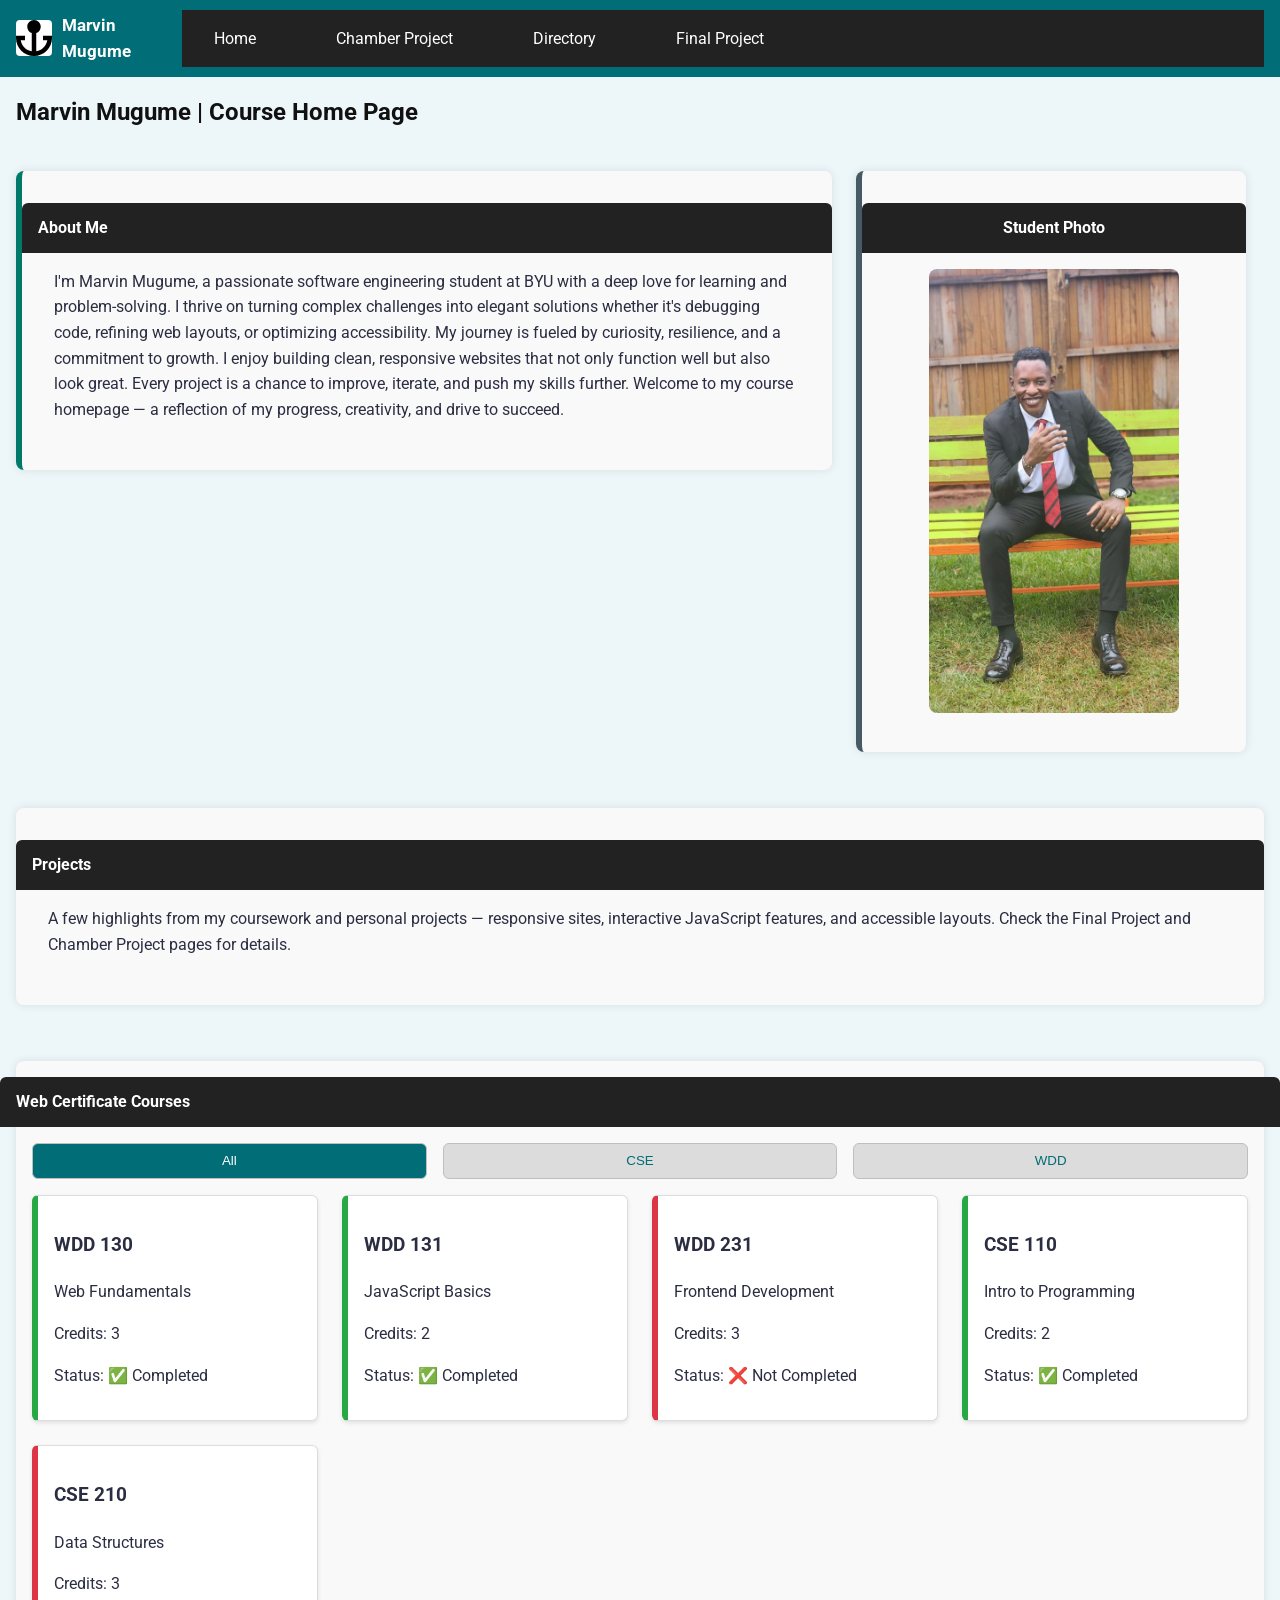
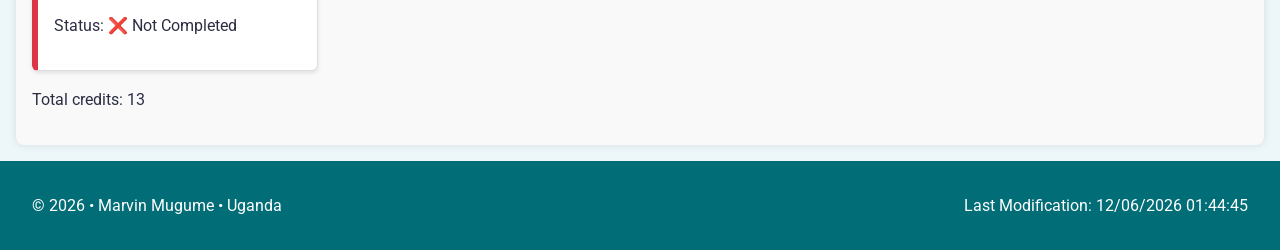
==== index.html @ c7daac5b "initial commit" ====
<!DOCTYPE html>
<html lang="en">
  <head>
    <meta charset="UTF-8">
    <meta name="viewport" content="width=device-width, initial-scale=1.0">
    <meta name="author" content="Marvin Mugume">
    <meta name="description" content="Course homepage for Marvin Mugume showing projects, certificates, and portfolio work in responsive layout.">
    <title>Marvin Mugume Course Home Page</title>

    <link rel="preconnect" href="https://fonts.googleapis.com" />
    <link rel="preconnect" href="https://fonts.gstatic.com" crossorigin />
    <link href="https://fonts.googleapis.com/css2?family=Roboto:wght@400;500;700&display=swap" rel="stylesheet" />

    <link rel="stylesheet" href="styles/small.css" />
    <link rel="stylesheet" href="styles/large.css" />
  </head>
  <body>
    <header>
      <div class="site-brand">
        <img src="images/logo.svg" alt="Marvin Mugume logo" />
        <div class="site-name">Marvin Mugume</div>
      </div>

      <button type="button" class="menu-toggle" aria-expanded="false" aria-controls="primary-nav" aria-label="Toggle navigation menu">☰</button>

      <nav id="primary-nav" class="nav" aria-label="Primary navigation">
        <ul>
          <li><a href="index.html">Home</a></li>
          <li><a href="chamber/index.html">Chamber Project</a></li>
          <li><a href="chamber/directory.html">Directory</a></li>
          <li><a href="final.html">Final Project</a></li>
        </ul>
      </nav>
    </header>

    <main>
      <h1>Marvin Mugume | Course Home Page</h1>

      <section class="about-section">
        <h2>About Me</h2>
        <p>
          I'm Marvin Mugume, a passionate software engineering student at BYU with a deep love for
          learning and problem-solving. I thrive on turning complex challenges into elegant
          solutions whether it's debugging code, refining web layouts, or optimizing
          accessibility. My journey is fueled by curiosity, resilience, and a commitment to
          growth. I enjoy building clean, responsive websites that not only function well but
          also look great. Every project is a chance to improve, iterate, and push my skills
          further. Welcome to my course homepage — a reflection of my progress, creativity,
          and drive to succeed.
        </p>
      </section>

      <section class="photo-section">
        <h2>Student Photo</h2>
        <img src="images/marvin mugume.jpeg" alt="Portrait of Marvin Mugume" />
      </section>

      <section class="projects-section">
        <h2>Projects</h2>
        <p>
          A few highlights from my coursework and personal projects — responsive sites,
          interactive JavaScript features, and accessible layouts. Check the Final Project and
          Chamber Project pages for details.
        </p>
      </section>

      <section class="courses">
        <h2>Web Certificate Courses</h2>
        <div class="filters" aria-label="Course filters">
          <button type="button" id="filterAll" class="active">All</button>
          <button type="button" id="filterCSE">CSE</button>
          <button type="button" id="filterWDD">WDD</button>
        </div>
        <div id="courses"></div>
        <p id="totalCredits">Total credits: 0</p>
      </section>     
    </main> 
 
    <footer> 
      <p>© <span id="year"></span> • Marvin Mugume • Uganda</p>
      <p>Last Modification: <span id="lastModified"></span></p>
    </footer> 

    <script src="scripts/main.js" defer></script>
  </body>
</html>
---- styles/small.css ----
body {
  font-family: 'Roboto', sans-serif;
  margin: 0;
  padding: 0;
  line-height: 1.6;
  background-color: #edf6f9;
  color: #2b2d42;
}


/* Header: brand aligned left, keep menu toggle on the right */
header {
  display: flex;
  align-items: center;
  gap: 1rem;
  background-color: #006d77;
  color: #fff;
  padding: 0.6rem 1rem;
}

.site-brand {
  display: flex;
  align-items: center;
  gap: 0.6rem;
}

.site-brand img {
  width: 36px;
  height: 36px;
  object-fit: cover;
  border-radius: 4px;
  background: #fff;
}

.site-name {
  font-weight: bold;
  font-size: 1.05rem;
}

/* Keep the hamburger/menu toggle visually at the right */
.menu-toggle {
  margin-left: auto;
}

/* Hamburger visible by default on small screens */
.menu-toggle {
  font-size: 1.5rem;
  background: none;
  border: none;
  color: #fff;
  cursor: pointer;
  display: block;
}

nav {
  display: none;
  background-color: #222; /* dark thin nav bar like wireframe */
  width: 100%;
}

nav.open {
  display: block;
}

nav ul {
  list-style: none;
  margin: 0;
  padding: 0;
}

nav li {
  border-bottom: 1px solid #006d77;
}

nav a {
  display: block;
  padding: 0.6rem 1rem;
  color: #fff;
  text-decoration: none;
}

nav a:hover,
nav a:focus-visible {
  background-color: #111;
  color: #fff;
}

main {
  display: flex;
  flex-direction: column;
  gap: 2rem;
  padding: 1rem;
}

.student-photo img {
  max-width: 100%;
  border-radius: 8px;
}

/* Shared/global styles for content sections and images */
img {
  max-width: 100%;
  height: auto;
  border-radius: 8px;
}

.about-section,
.photo-section,
.projects-section {
  padding: 2rem;
  margin-bottom: 2rem;
  border-radius: 8px;
  box-shadow: 0 0 10px rgba(0,0,0,0.1);
  background-color: #f9f9f9;
}

.about-section {
  border-left: 6px solid #00796b;
}

.photo-section {
  border-left: 6px solid #455a64;
  text-align: center;
}

.photo-section img {
  max-width: 250px;
  height: auto;
  border-radius: 8px;
}

main section {
  background: #f9f9f9;
  padding: 1.5rem;
  border-radius: 8px;
  box-shadow: 0 0 8px rgba(0,0,0,0.1);
  min-width: 250px;
}

/* Section heading bars (wireframe style) */
main section h2 {
  background-color: #222;
  color: #fff;
  padding: 0.6rem 1rem;
  margin: 0  -2rem 1rem -2rem; /* extend the bar to the edges of the section */
  border-radius: 6px 6px 0 0;
  font-size: 1rem;
}

/* Make the overall page title stand out */
main > h1 {
  margin: 0 0 1rem 0;
  font-size: 1.5rem;
  color: #111;
}

/* Small-screen filters: stacked but evenly sized */
.filters {
  display: flex;
  gap: 0.5rem;
  margin-bottom: 1rem;
  flex-wrap: wrap;
}
.filters button {
  flex: 1 1 30%;
  min-width: 90px;
  background: #e6e6e6;
  color: #111;
  border: 1px solid #bfbfbf;
}

.courses {
  padding: 1rem;
}

/* Buttons styling */
.filters {
  display: flex;
  gap: 0.5rem;
  margin-bottom: 1rem;
}

.filters button {
  background: #fff;
  color: #006d77;
  border: 1px solid #006d77;
  border-radius: 6px;
  padding: 0.5rem 1rem;
  cursor: pointer;
}

.filters button:hover,
.filters button:focus-visible,
.filters button.active {
  background: #006d77;
  color: #fff;
}

#courses {
  display: flex;
  flex-direction: column;
  gap: 1rem;
}

.course-card {
  background-color: #fff;
  border: 1px solid #ddd;
  border-left: 6px solid #ccc;
  border-radius: 6px;
  padding: 1rem;
  box-shadow: 0 2px 4px rgba(0,0,0,0.1);
  transition: transform 0.2s ease, box-shadow 0.2s ease;
}

.course-card.completed {
  border-left-color: #28a745;
}

.course-card:not(.completed) {
  border-left-color: #dc3545;
}

.course-card:hover,
.course-card:focus-visible {
  transform: translateY(-2px);
  box-shadow: 0 4px 8px rgba(0,0,0,0.15);
}

footer {
  background-color: #006d77;
  color: #fff;
  text-align: center;
  padding: 1rem;
}

footer a {
  color: #ffb703;
  text-decoration: none;
}

footer a:hover,
footer a:focus-visible {
  text-decoration: underline;
}

:focus-visible {
  outline: 3px solid #ffb703;
  outline-offset: 4px;
  border-radius: 4px;
}
---- styles/large.css ----
@media (min-width: 768px) {
  /* Desktop layout: grid with two columns — about (wider) and photo (narrow).
     Projects and Courses will span both columns below. */
  main {
    display: grid;
    grid-template-columns: 2fr 1fr;
    grid-auto-rows: auto;
    gap: 1.5rem;
    align-items: start;
  }

  .about-section {
    grid-column: 1 / 2;
  }

  .photo-section {
    grid-column: 2 / 3;
    max-width: 320px;
  }

  nav {
    display: block; /* Show nav menu on desktop */
  }

  nav ul {
    display: flex;
    gap: 1rem;
  }

  nav li {
    border: none;
  }

  nav a {
    padding: 1rem 2rem;
  }

  #courses {
    display: grid;
    grid-template-columns: repeat(auto-fill, minmax(280px, 1fr));
    gap: 1.5rem;
  }

  /* Make section headers full-width inside their sections on desktop */
  main section h2 {
    margin: 0 -2rem 1rem -2rem;
    padding: 0.75rem 1rem;
  }

  /* Projects and courses should sit below the about/photo row and span full width */
  .projects-section,
  .courses {
    grid-column: 1 / -1;
  }

  /* Desktop filter button layout: three even buttons */
  .filters {
    gap: 1rem;
  }

  .filters button {
    flex: 1 1 0;
    background: #dcdcdc;
    border: 1px solid #bfbfbf;
    padding: 0.6rem 1rem;
  }

  footer {
    display: flex;
    justify-content: space-between;
    align-items: center;
    text-align: left;
    padding: 1rem 2rem;
  }

  footer .social-links {
    display: flex;
    gap: 1rem;
  }

  /* Hide hamburger on desktop */
  .menu-toggle {
    display: none;
  }
}

/* large.css now contains only desktop (>=768px) overrides; shared styles moved to small.css */
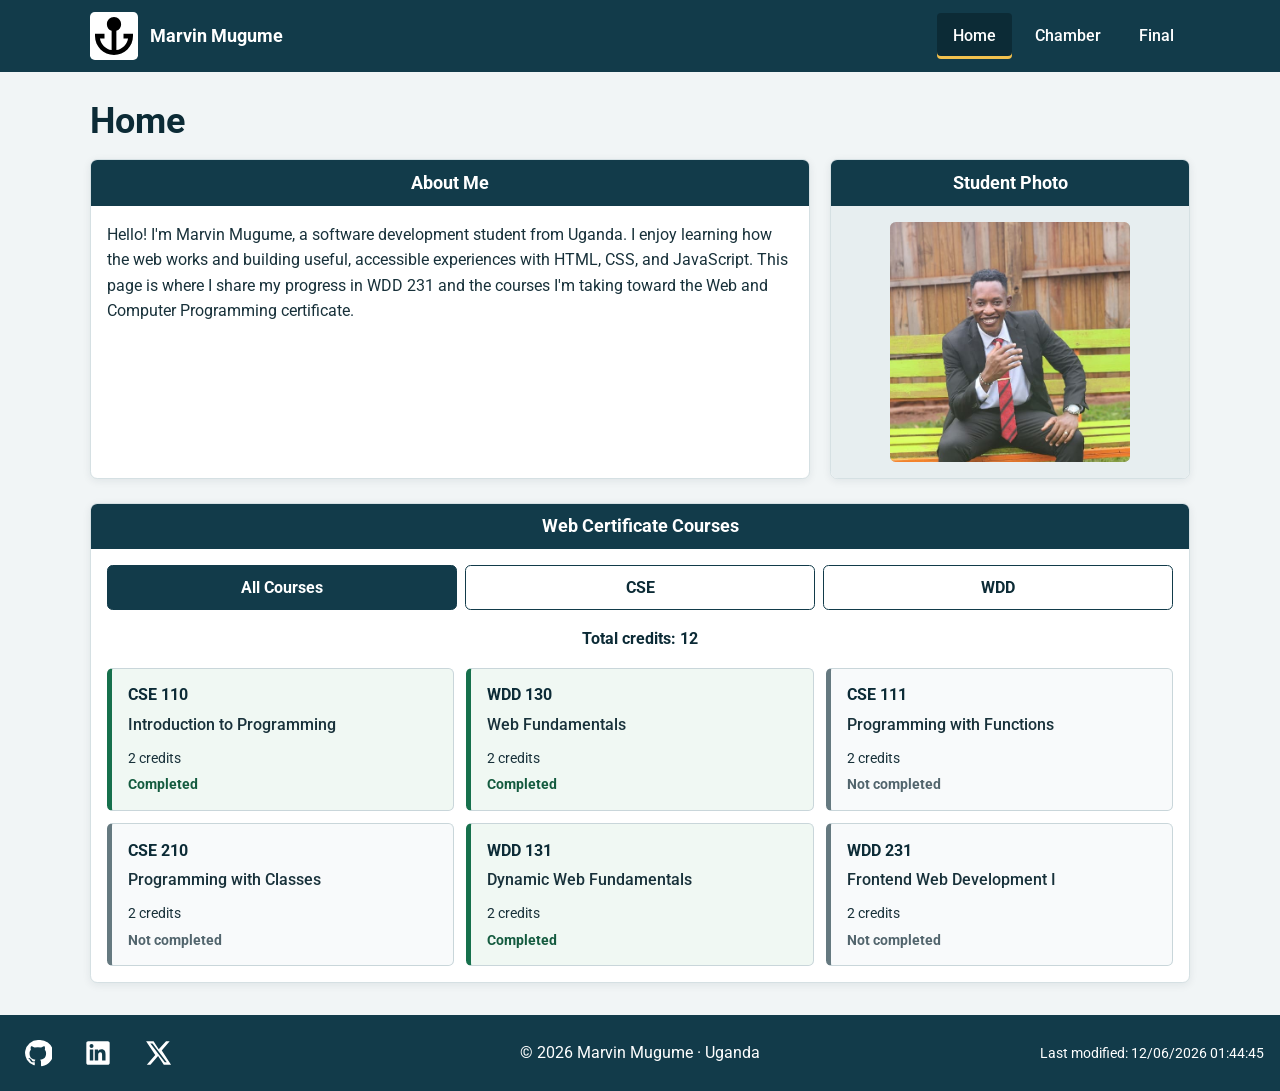
==== commit 907e3f49: "home page" ====
--- a/index.html
+++ b/index.html
@@ -2,85 +2,98 @@
 <html lang="en">
   <head>
     <meta charset="UTF-8">
-    <meta name="viewport" content="width=device-width, initial-scale=1.0">
+    <meta name="viewport" content="width=device-width, initial-scale=1">
     <meta name="author" content="Marvin Mugume">
-    <meta name="description" content="Course homepage for Marvin Mugume showing projects, certificates, and portfolio work in responsive layout.">
-    <title>Marvin Mugume Course Home Page</title>
+    <meta name="description" content="Marvin Mugume's WDD 231 course home page, featuring an introduction and the Web and Computer Programming certificate courses.">
+    <meta name="theme-color" content="#123b4a">
+    <title>Home | Marvin Mugume</title>
 
-    <link rel="preconnect" href="https://fonts.googleapis.com" />
-    <link rel="preconnect" href="https://fonts.gstatic.com" crossorigin />
-    <link href="https://fonts.googleapis.com/css2?family=Roboto:wght@400;500;700&display=swap" rel="stylesheet" />
-
-    <link rel="stylesheet" href="styles/small.css" />
-    <link rel="stylesheet" href="styles/large.css" />
+    <link rel="icon" href="images/logo.svg" type="image/svg+xml">
+    <link rel="preconnect" href="https://fonts.googleapis.com">
+    <link rel="preconnect" href="https://fonts.gstatic.com" crossorigin>
+    <link href="https://fonts.googleapis.com/css2?family=Roboto:wght@400;500;700&display=swap" rel="stylesheet">
+    <link rel="stylesheet" href="styles/small.css">
+    <link rel="stylesheet" href="styles/large.css">
+    <script src="scripts/main.js" defer></script>
   </head>
   <body>
-    <header>
-      <div class="site-brand">
-        <img src="images/logo.svg" alt="Marvin Mugume logo" />
-        <div class="site-name">Marvin Mugume</div>
-      </div>
+    <header class="site-header">
+      <a class="site-brand" href="index.html" aria-label="Marvin Mugume home">
+        <img src="images/logo.svg" alt="" width="48" height="48">
+        <span>Marvin Mugume</span>
+      </a>
 
-      <button type="button" class="menu-toggle" aria-expanded="false" aria-controls="primary-nav" aria-label="Toggle navigation menu">☰</button>
+      <button class="menu-toggle" type="button" aria-expanded="false" aria-controls="primary-nav" aria-label="Open navigation menu">
+        <span class="menu-icon" aria-hidden="true"></span>
+      </button>
 
-      <nav id="primary-nav" class="nav" aria-label="Primary navigation">
+      <nav id="primary-nav" class="primary-nav" aria-label="Primary navigation">
         <ul>
-          <li><a href="index.html">Home</a></li>
-          <li><a href="chamber/index.html">Chamber Project</a></li>
-          <li><a href="chamber/directory.html">Directory</a></li>
-          <li><a href="final.html">Final Project</a></li>
+          <li><a href="index.html" aria-current="page">Home</a></li>
+          <li><a href="chamber/index.html">Chamber</a></li>
+          <li><a href="project/index.html">Final</a></li>
         </ul>
       </nav>
     </header>
 
     <main>
-      <h1>Marvin Mugume | Course Home Page</h1>
+      <h1>Home</h1>
 
-      <section class="about-section">
-        <h2>About Me</h2>
-        <p>
-          I'm Marvin Mugume, a passionate software engineering student at BYU with a deep love for
-          learning and problem-solving. I thrive on turning complex challenges into elegant
-          solutions whether it's debugging code, refining web layouts, or optimizing
-          accessibility. My journey is fueled by curiosity, resilience, and a commitment to
-          growth. I enjoy building clean, responsive websites that not only function well but
-          also look great. Every project is a chance to improve, iterate, and push my skills
-          further. Welcome to my course homepage — a reflection of my progress, creativity,
-          and drive to succeed.
-        </p>
+      <div class="introduction">
+        <section class="about-section" aria-labelledby="about-heading">
+          <h2 id="about-heading">About Me</h2>
+          <div class="section-content">
+            <p>
+              Hello! I'm Marvin Mugume, a software development student from Uganda. I enjoy
+              learning how the web works and building useful, accessible experiences with
+              HTML, CSS, and JavaScript. This page is where I share my progress in WDD 231
+              and the courses I'm taking toward the Web and Computer Programming certificate.
+            </p>
+          </div>
+        </section>
+
+        <section class="photo-section" aria-labelledby="photo-heading">
+          <h2 id="photo-heading">Student Photo</h2>
+          <div class="section-content photo-content">
+            <img src="images/marvin mugume.jpeg" alt="Portrait of Marvin Mugume" width="563" height="1000">
+          </div>
+        </section>
+      </div>
+
+      <section class="courses-section" aria-labelledby="courses-heading">
+        <h2 id="courses-heading">Web Certificate Courses</h2>
+        <div class="section-content">
+          <div class="filters" role="group" aria-label="Filter courses by subject">
+            <button type="button" class="filter-button active" data-filter="ALL" aria-pressed="true">All Courses</button>
+            <button type="button" class="filter-button" data-filter="CSE" aria-pressed="false">CSE</button>
+            <button type="button" class="filter-button" data-filter="WDD" aria-pressed="false">WDD</button>
+          </div>
+          <p id="totalCredits" class="total-credits" aria-live="polite">Total credits: 0</p>
+          <div id="courses" class="course-list" aria-live="polite"></div>
+        </div>
       </section>
+    </main>
 
-      <section class="photo-section">
-        <h2>Student Photo</h2>
-        <img src="images/marvin mugume.jpeg" alt="Portrait of Marvin Mugume" />
-      </section>
-
-      <section class="projects-section">
-        <h2>Projects</h2>
-        <p>
-          A few highlights from my coursework and personal projects — responsive sites,
-          interactive JavaScript features, and accessible layouts. Check the Final Project and
-          Chamber Project pages for details.
-        </p>
-      </section>
-
-      <section class="courses">
-        <h2>Web Certificate Courses</h2>
-        <div class="filters" aria-label="Course filters">
-          <button type="button" id="filterAll" class="active">All</button>
-          <button type="button" id="filterCSE">CSE</button>
-          <button type="button" id="filterWDD">WDD</button>
-        </div>
-        <div id="courses"></div>
-        <p id="totalCredits">Total credits: 0</p>
-      </section>     
-    </main> 
- 
-    <footer> 
-      <p>© <span id="year"></span> • Marvin Mugume • Uganda</p>
-      <p>Last Modification: <span id="lastModified"></span></p>
-    </footer> 
-
-    <script src="scripts/main.js" defer></script>
+    <footer class="site-footer">
+      <ul class="social-links" aria-label="Social media">
+        <li>
+          <a href="https://github.com/marvinmugume106-star/wdd231" target="_blank" rel="noopener noreferrer" aria-label="WDD 231 GitHub repository">
+            <svg viewBox="0 0 24 24" aria-hidden="true"><path d="M12 .9a11.1 11.1 0 0 0-3.51 21.63c.56.1.76-.24.76-.54v-2.1c-3.1.67-3.76-1.32-3.76-1.32-.5-1.28-1.23-1.62-1.23-1.62-1.01-.69.08-.68.08-.68 1.12.08 1.71 1.15 1.71 1.15 1 .1.64 2.53 3.1 1.79.1-.72.39-1.22.7-1.5-2.48-.29-5.09-1.24-5.09-5.51 0-1.22.44-2.22 1.15-3-.12-.29-.5-1.42.11-2.96 0 0 .94-.3 3.05 1.15a10.6 10.6 0 0 1 5.55 0c2.12-1.44 3.05-1.15 3.05-1.15.61 1.54.23 2.67.11 2.96.72.78 1.15 1.78 1.15 3 0 4.28-2.61 5.22-5.1 5.5.4.35.75 1.02.75 2.06v3.05c0 .3.2.65.77.54A11.1 11.1 0 0 0 12 .9Z"/></svg>
+          </a>
+        </li>
+        <li>
+          <a href="https://www.linkedin.com/in/marvin-mugume-896534444" target="_blank" rel="noopener noreferrer" aria-label="Marvin Mugume on LinkedIn">
+            <svg viewBox="0 0 24 24" aria-hidden="true"><path d="M20.45 2H3.55C2.69 2 2 2.68 2 3.52v16.96c0 .84.69 1.52 1.55 1.52h16.9c.86 0 1.55-.68 1.55-1.52V3.52c0-.84-.69-1.52-1.55-1.52ZM7.93 18.45H4.97V9h2.96v9.45ZM6.45 7.71a1.72 1.72 0 1 1 0-3.44 1.72 1.72 0 0 1 0 3.44Zm12 10.74h-2.95v-4.6c0-1.1-.02-2.52-1.54-2.52-1.54 0-1.78 1.2-1.78 2.44v4.68H9.23V9h2.83v1.29h.04c.39-.74 1.36-1.52 2.8-1.52 3 0 3.55 1.97 3.55 4.53v5.15Z"/></svg>
+          </a>
+        </li>
+        <li>
+          <a href="https://x.com/" target="_blank" rel="noopener noreferrer" aria-label="X">
+            <svg viewBox="0 0 24 24" aria-hidden="true"><path d="M18.9 2H22l-6.78 7.75L23.2 22h-6.25l-4.9-7.46L5.52 22H2.4l7.25-8.29L1.8 2h6.4l4.43 6.78L18.9 2Zm-1.1 18h1.73L7.28 3.9H5.42L17.8 20Z"/></svg>
+          </a>
+        </li>
+      </ul>
+      <p class="copyright">© <span id="currentyear"></span> Marvin Mugume · Uganda</p>
+      <p class="last-modified">Last modified: <span id="lastModified"></span></p>
+    </footer>
   </body>
 </html>
--- a/styles/small.css
+++ b/styles/small.css
@@ -1,250 +1,329 @@
+:root {
+  color-scheme: light;
+  font-family: "Roboto", sans-serif;
+  color: #18313a;
+  background: #f1f5f6;
+  font-synthesis: none;
+  text-rendering: optimizeLegibility;
+  --brand: #123b4a;
+  --brand-dark: #0c2b36;
+  --accent: #f2c14e;
+  --surface: #fff;
+  --muted: #52656d;
+}
+
+* {
+  box-sizing: border-box;
+}
+
 body {
-  font-family: 'Roboto', sans-serif;
-  margin: 0;
-  padding: 0;
+  margin: 0;
   line-height: 1.6;
-  background-color: #edf6f9;
-  color: #2b2d42;
-}
-
-
-/* Header: brand aligned left, keep menu toggle on the right */
-header {
+}
+
+.site-header {
   display: flex;
+  flex-wrap: wrap;
   align-items: center;
-  gap: 1rem;
-  background-color: #006d77;
-  color: #fff;
-  padding: 0.6rem 1rem;
+  gap: 0.5rem 1rem;
+  padding: 0.75rem max(1rem, calc((100% - 1100px) / 2));
+  background: var(--brand);
+  color: #fff;
 }
 
 .site-brand {
-  display: flex;
+  display: inline-flex;
   align-items: center;
-  gap: 0.6rem;
+  gap: 0.75rem;
+  min-width: 0;
+  color: inherit;
+  font-size: 1.15rem;
+  font-weight: 700;
+  text-decoration: none;
 }
 
 .site-brand img {
-  width: 36px;
-  height: 36px;
-  object-fit: cover;
-  border-radius: 4px;
+  flex: 0 0 48px;
+  width: 48px;
+  height: 48px;
+  padding: 0.3rem;
+  border-radius: 0.3rem;
   background: #fff;
 }
 
-.site-name {
-  font-weight: bold;
-  font-size: 1.05rem;
-}
-
-/* Keep the hamburger/menu toggle visually at the right */
 .menu-toggle {
+  display: grid;
+  place-items: center;
+  width: 44px;
+  height: 44px;
   margin-left: auto;
-}
-
-/* Hamburger visible by default on small screens */
-.menu-toggle {
-  font-size: 1.5rem;
-  background: none;
-  border: none;
+  border: 1px solid rgb(255 255 255 / 55%);
+  border-radius: 0.3rem;
+  background: transparent;
   color: #fff;
   cursor: pointer;
+}
+
+.menu-icon,
+.menu-icon::before,
+.menu-icon::after {
   display: block;
-}
-
-nav {
+  width: 22px;
+  height: 2px;
+  border-radius: 2px;
+  background: currentColor;
+}
+
+.menu-icon {
+  position: relative;
+}
+
+.menu-icon::before,
+.menu-icon::after {
+  position: absolute;
+  left: 0;
+  content: "";
+}
+
+.menu-icon::before {
+  top: -7px;
+}
+
+.menu-icon::after {
+  top: 7px;
+}
+
+.primary-nav {
   display: none;
-  background-color: #222; /* dark thin nav bar like wireframe */
-  width: 100%;
-}
-
-nav.open {
+  flex-basis: 100%;
+}
+
+.primary-nav.open {
   display: block;
 }
 
-nav ul {
-  list-style: none;
-  margin: 0;
-  padding: 0;
-}
-
-nav li {
-  border-bottom: 1px solid #006d77;
-}
-
-nav a {
-  display: block;
-  padding: 0.6rem 1rem;
-  color: #fff;
-  text-decoration: none;
-}
-
-nav a:hover,
-nav a:focus-visible {
-  background-color: #111;
-  color: #fff;
-}
-
-main {
+.primary-nav ul {
   display: flex;
   flex-direction: column;
-  gap: 2rem;
+  margin: 0;
+  padding: 0;
+  list-style: none;
+}
+
+.primary-nav a {
+  display: block;
+  padding: 0.7rem 0.9rem;
+  border-radius: 0.25rem;
+  color: #fff;
+  font-weight: 500;
+  text-decoration: none;
+}
+
+.primary-nav a:hover,
+.primary-nav a:focus-visible,
+.primary-nav a[aria-current="page"] {
+  background: var(--brand-dark);
+  color: #fff;
+}
+
+.primary-nav a[aria-current="page"] {
+  box-shadow: inset 0 -3px var(--accent);
+}
+
+main {
+  width: min(100% - 2rem, 1100px);
+  margin: 0 auto;
+  padding: 1.25rem 0 2rem;
+}
+
+h1 {
+  margin: 0 0 1rem;
+  color: var(--brand-dark);
+  font-size: clamp(1.8rem, 5vw, 2.25rem);
+  line-height: 1.2;
+}
+
+.introduction {
+  display: grid;
+  gap: 1.25rem;
+}
+
+section {
+  min-width: 0;
+  overflow: hidden;
+  border: 1px solid #d5e0e3;
+  border-radius: 0.45rem;
+  background: var(--surface);
+  box-shadow: 0 2px 8px rgb(12 43 54 / 8%);
+}
+
+section h2 {
+  margin: 0;
+  padding: 0.65rem 1rem;
+  background: var(--brand);
+  color: #fff;
+  font-size: 1.1rem;
+  line-height: 1.4;
+  text-align: center;
+}
+
+.section-content {
   padding: 1rem;
 }
 
-.student-photo img {
-  max-width: 100%;
-  border-radius: 8px;
-}
-
-/* Shared/global styles for content sections and images */
-img {
-  max-width: 100%;
-  height: auto;
-  border-radius: 8px;
-}
-
-.about-section,
-.photo-section,
-.projects-section {
-  padding: 2rem;
-  margin-bottom: 2rem;
-  border-radius: 8px;
-  box-shadow: 0 0 10px rgba(0,0,0,0.1);
-  background-color: #f9f9f9;
-}
-
-.about-section {
-  border-left: 6px solid #00796b;
-}
-
-.photo-section {
-  border-left: 6px solid #455a64;
+.about-section .section-content {
+  min-height: 12rem;
+}
+
+.about-section p {
+  margin: 0;
+}
+
+.photo-content {
+  display: grid;
+  min-height: 15rem;
+  place-items: center;
+  background: #e7eef0;
+}
+
+.photo-content img {
+  display: block;
+  width: min(100%, 15rem);
+  height: 15rem;
+  border-radius: 0.35rem;
+  object-fit: cover;
+  object-position: center 15%;
+}
+
+.courses-section {
+  margin-top: 1.25rem;
+}
+
+.filters {
+  display: grid;
+  grid-template-columns: repeat(3, minmax(0, 1fr));
+  gap: 0.5rem;
+}
+
+.filter-button {
+  min-height: 44px;
+  padding: 0.55rem 0.35rem;
+  border: 1px solid var(--brand);
+  border-radius: 0.35rem;
+  background: #fff;
+  color: var(--brand-dark);
+  font: inherit;
+  font-weight: 700;
+  cursor: pointer;
+}
+
+.filter-button:hover,
+.filter-button:focus-visible,
+.filter-button.active {
+  background: var(--brand);
+  color: #fff;
+}
+
+.total-credits {
+  margin: 1rem 0;
+  color: var(--brand-dark);
+  font-weight: 700;
   text-align: center;
 }
 
-.photo-section img {
-  max-width: 250px;
-  height: auto;
-  border-radius: 8px;
-}
-
-main section {
-  background: #f9f9f9;
-  padding: 1.5rem;
-  border-radius: 8px;
-  box-shadow: 0 0 8px rgba(0,0,0,0.1);
-  min-width: 250px;
-}
-
-/* Section heading bars (wireframe style) */
-main section h2 {
-  background-color: #222;
-  color: #fff;
-  padding: 0.6rem 1rem;
-  margin: 0  -2rem 1rem -2rem; /* extend the bar to the edges of the section */
-  border-radius: 6px 6px 0 0;
+.course-list {
+  display: grid;
+  grid-template-columns: repeat(auto-fit, minmax(min(100%, 15rem), 1fr));
+  gap: 0.75rem;
+}
+
+.course-card {
+  min-width: 0;
+  padding: 0.85rem 1rem;
+  border: 1px solid #c9d6da;
+  border-left: 5px solid #657980;
+  border-radius: 0.35rem;
+  background: #f8fafb;
+}
+
+.course-card.completed {
+  border-left-color: #16704c;
+  background: #f0f8f3;
+}
+
+.course-card h3 {
+  margin: 0;
+  color: var(--brand-dark);
   font-size: 1rem;
 }
 
-/* Make the overall page title stand out */
-main > h1 {
-  margin: 0 0 1rem 0;
-  font-size: 1.5rem;
-  color: #111;
-}
-
-/* Small-screen filters: stacked but evenly sized */
-.filters {
+.course-title {
+  margin: 0.25rem 0 0.6rem;
+  font-weight: 500;
+}
+
+.course-detail,
+.course-status {
+  margin: 0.2rem 0 0;
+  font-size: 0.9rem;
+}
+
+.course-status {
+  color: var(--muted);
+  font-weight: 700;
+}
+
+.course-card.completed .course-status {
+  color: #145b3f;
+}
+
+.site-footer {
+  display: grid;
+  justify-items: center;
+  gap: 0.35rem;
+  padding: 1rem;
+  background: var(--brand);
+  color: #fff;
+  text-align: center;
+}
+
+.site-footer p {
+  margin: 0;
+}
+
+.social-links {
   display: flex;
-  gap: 0.5rem;
-  margin-bottom: 1rem;
-  flex-wrap: wrap;
-}
-.filters button {
-  flex: 1 1 30%;
-  min-width: 90px;
-  background: #e6e6e6;
-  color: #111;
-  border: 1px solid #bfbfbf;
-}
-
-.courses {
-  padding: 1rem;
-}
-
-/* Buttons styling */
-.filters {
-  display: flex;
-  gap: 0.5rem;
-  margin-bottom: 1rem;
-}
-
-.filters button {
-  background: #fff;
-  color: #006d77;
-  border: 1px solid #006d77;
-  border-radius: 6px;
-  padding: 0.5rem 1rem;
-  cursor: pointer;
-}
-
-.filters button:hover,
-.filters button:focus-visible,
-.filters button.active {
-  background: #006d77;
-  color: #fff;
-}
-
-#courses {
-  display: flex;
-  flex-direction: column;
+  justify-content: center;
   gap: 1rem;
-}
-
-.course-card {
-  background-color: #fff;
-  border: 1px solid #ddd;
-  border-left: 6px solid #ccc;
-  border-radius: 6px;
-  padding: 1rem;
-  box-shadow: 0 2px 4px rgba(0,0,0,0.1);
-  transition: transform 0.2s ease, box-shadow 0.2s ease;
-}
-
-.course-card.completed {
-  border-left-color: #28a745;
-}
-
-.course-card:not(.completed) {
-  border-left-color: #dc3545;
-}
-
-.course-card:hover,
-.course-card:focus-visible {
-  transform: translateY(-2px);
-  box-shadow: 0 4px 8px rgba(0,0,0,0.15);
-}
-
-footer {
-  background-color: #006d77;
-  color: #fff;
-  text-align: center;
-  padding: 1rem;
-}
-
-footer a {
-  color: #ffb703;
-  text-decoration: none;
-}
-
-footer a:hover,
-footer a:focus-visible {
-  text-decoration: underline;
+  margin: 0 0 0.4rem;
+  padding: 0;
+  list-style: none;
+}
+
+.social-links a {
+  display: grid;
+  width: 44px;
+  height: 44px;
+  place-items: center;
+  border-radius: 0.3rem;
+  color: #fff;
+}
+
+.social-links a:hover {
+  background: var(--brand-dark);
+}
+
+.social-links svg {
+  width: 28px;
+  height: 28px;
+  fill: currentColor;
+}
+
+.last-modified {
+  font-size: 0.9rem;
 }
 
 :focus-visible {
-  outline: 3px solid #ffb703;
-  outline-offset: 4px;
-  border-radius: 4px;
-}
+  outline: 3px solid var(--accent);
+  outline-offset: 3px;
+}
--- a/styles/large.css
+++ b/styles/large.css
@@ -1,87 +1,67 @@
-@media (min-width: 768px) {
-  /* Desktop layout: grid with two columns — about (wider) and photo (narrow).
-     Projects and Courses will span both columns below. */
-  main {
-    display: grid;
-    grid-template-columns: 2fr 1fr;
-    grid-auto-rows: auto;
-    gap: 1.5rem;
-    align-items: start;
+@media (min-width: 700px) {
+  .site-header {
+    flex-wrap: nowrap;
+    min-height: 68px;
   }
 
-  .about-section {
-    grid-column: 1 / 2;
-  }
-
-  .photo-section {
-    grid-column: 2 / 3;
-    max-width: 320px;
-  }
-
-  nav {
-    display: block; /* Show nav menu on desktop */
-  }
-
-  nav ul {
-    display: flex;
-    gap: 1rem;
-  }
-
-  nav li {
-    border: none;
-  }
-
-  nav a {
-    padding: 1rem 2rem;
-  }
-
-  #courses {
-    display: grid;
-    grid-template-columns: repeat(auto-fill, minmax(280px, 1fr));
-    gap: 1.5rem;
-  }
-
-  /* Make section headers full-width inside their sections on desktop */
-  main section h2 {
-    margin: 0 -2rem 1rem -2rem;
-    padding: 0.75rem 1rem;
-  }
-
-  /* Projects and courses should sit below the about/photo row and span full width */
-  .projects-section,
-  .courses {
-    grid-column: 1 / -1;
-  }
-
-  /* Desktop filter button layout: three even buttons */
-  .filters {
-    gap: 1rem;
-  }
-
-  .filters button {
-    flex: 1 1 0;
-    background: #dcdcdc;
-    border: 1px solid #bfbfbf;
-    padding: 0.6rem 1rem;
-  }
-
-  footer {
-    display: flex;
-    justify-content: space-between;
-    align-items: center;
-    text-align: left;
-    padding: 1rem 2rem;
-  }
-
-  footer .social-links {
-    display: flex;
-    gap: 1rem;
-  }
-
-  /* Hide hamburger on desktop */
   .menu-toggle {
     display: none;
   }
+
+  .primary-nav {
+    display: block;
+    flex-basis: auto;
+    margin-left: auto;
+  }
+
+  .primary-nav ul {
+    flex-direction: row;
+    gap: 0.4rem;
+  }
+
+  .primary-nav a {
+    padding: 0.65rem 1rem;
+  }
+
+  main {
+    padding-top: 1.75rem;
+  }
+
+  .introduction {
+    grid-template-columns: minmax(0, 2fr) minmax(16rem, 1fr);
+    align-items: stretch;
+  }
+
+  .about-section,
+  .photo-section {
+    height: 100%;
+  }
+
+  .about-section .section-content,
+  .photo-content {
+    min-height: 17rem;
+  }
+
+  .courses-section {
+    margin-top: 1.5rem;
+  }
+
+  .course-list {
+    grid-template-columns: repeat(3, minmax(0, 1fr));
+  }
+
+  .site-footer {
+    grid-template-columns: 1fr auto 1fr;
+    align-items: center;
+    text-align: left;
+  }
+
+  .social-links {
+    justify-self: start;
+    margin: 0;
+  }
+
+  .last-modified {
+    justify-self: end;
+  }
 }
-
-/* large.css now contains only desktop (>=768px) overrides; shared styles moved to small.css */
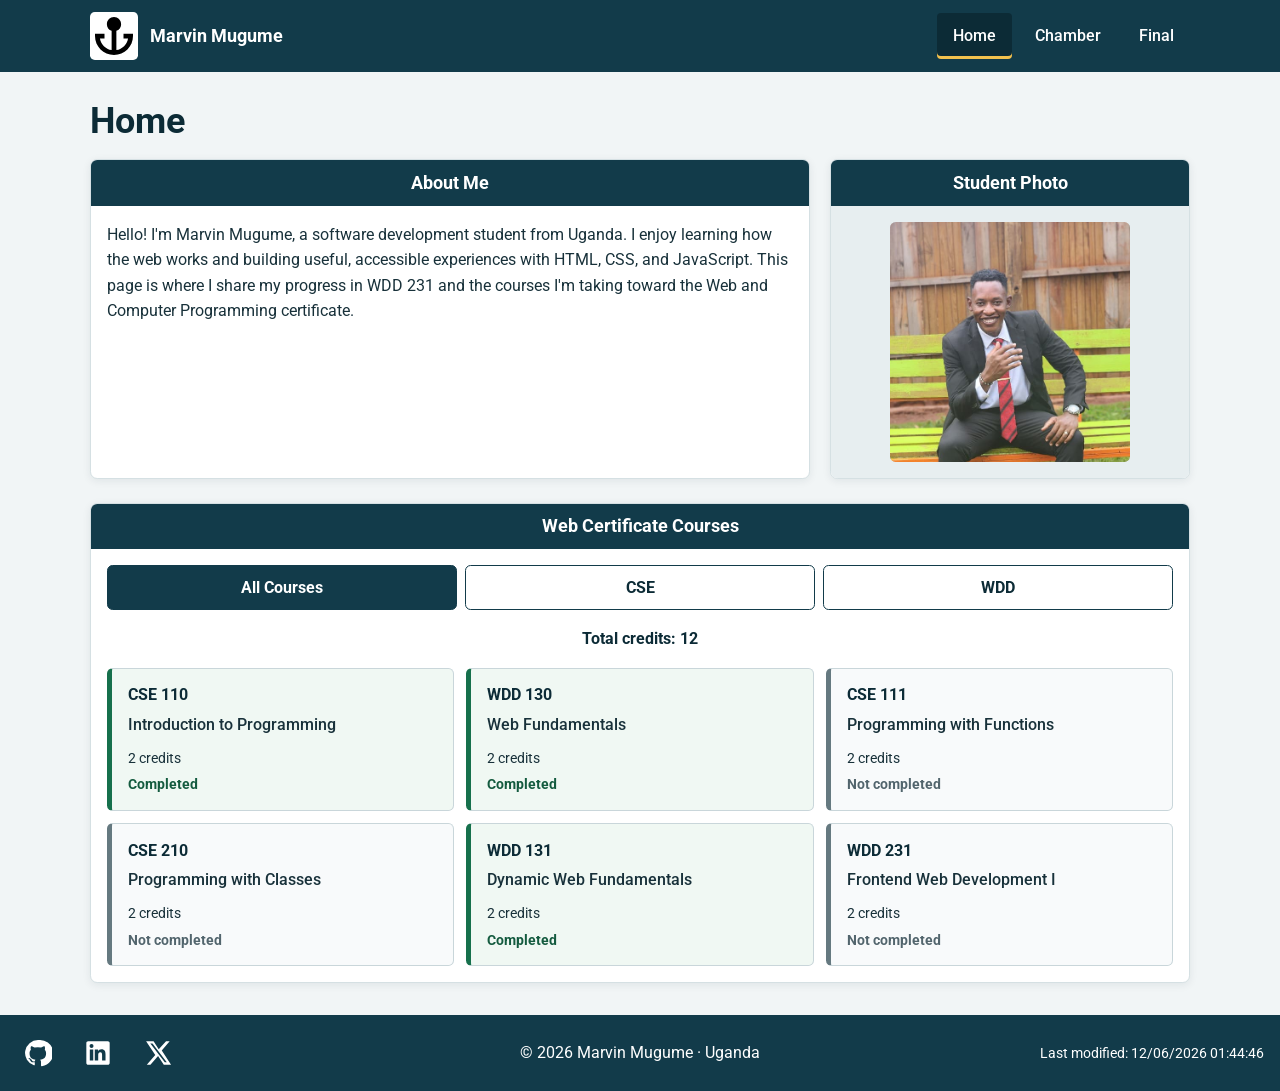
==== commit a985c734: "audit" ====
--- a/index.html
+++ b/index.html
@@ -6,6 +6,10 @@
     <meta name="author" content="Marvin Mugume">
     <meta name="description" content="Marvin Mugume's WDD 231 course home page, featuring an introduction and the Web and Computer Programming certificate courses.">
     <meta name="theme-color" content="#123b4a">
+    <meta property="og:title" content="Marvin Mugume | WDD 231 Course Home Page">
+    <meta property="og:description" content="Explore Marvin Mugume's WDD 231 course work, web development projects, and progress toward the Web and Computer Programming certificate.">
+    <meta property="og:image" content="https://marvinmugume106-star.github.io/wdd231/images/marvin-mugume.jpeg">
+    <meta property="og:url" content="https://marvinmugume106-star.github.io/wdd231/">
     <title>Home | Marvin Mugume</title>
 
     <link rel="icon" href="images/logo.svg" type="image/svg+xml">
@@ -55,7 +59,7 @@
         <section class="photo-section" aria-labelledby="photo-heading">
           <h2 id="photo-heading">Student Photo</h2>
           <div class="section-content photo-content">
-            <img src="images/marvin mugume.jpeg" alt="Portrait of Marvin Mugume" width="563" height="1000">
+            <img src="images/marvin-mugume.jpeg" alt="Portrait of Marvin Mugume" width="563" height="1000">
           </div>
         </section>
       </div>
